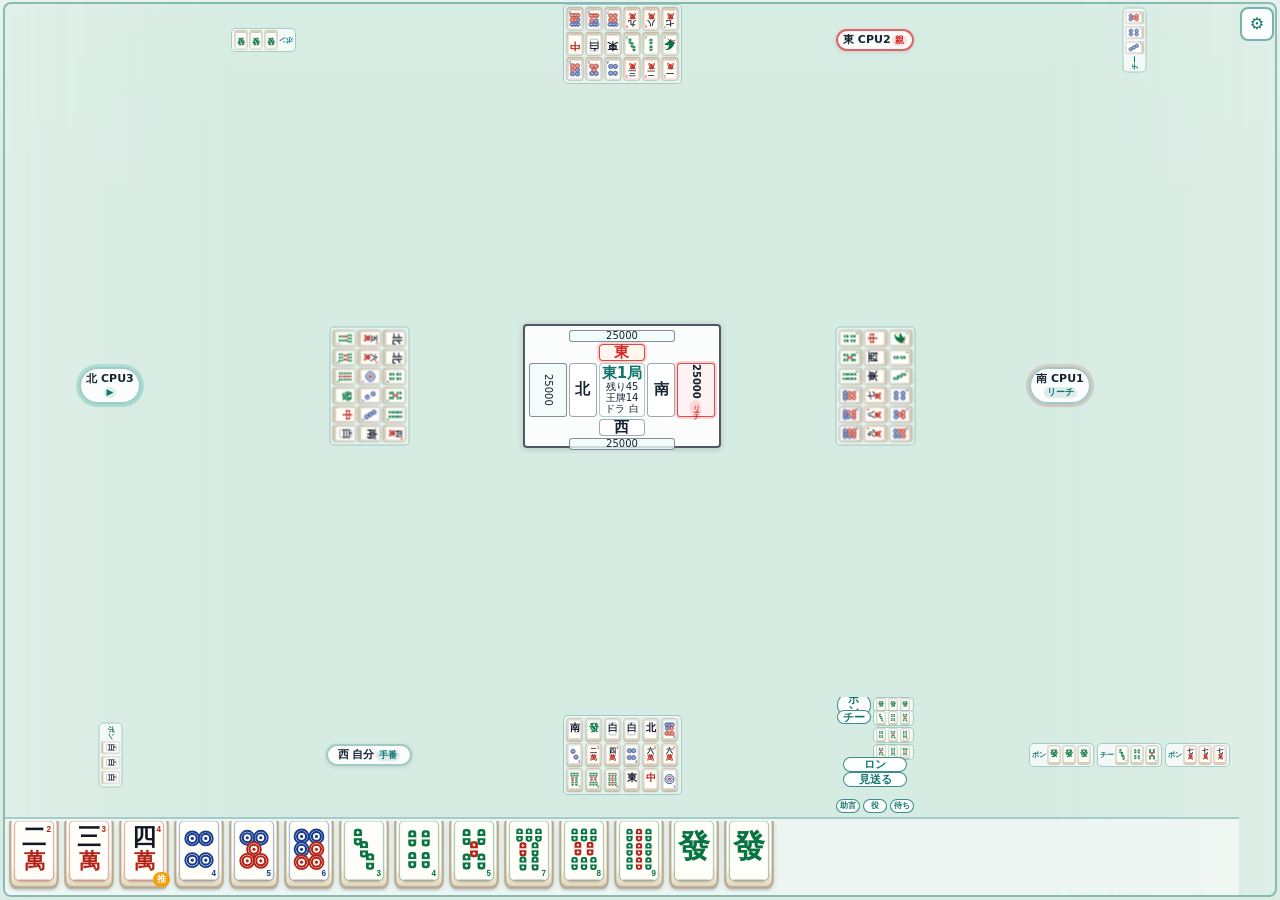
==== dev/exact-table-layout-mock.html @ 0d5636bd "Refine exact table mock center and actions" ====
<!doctype html>
<html lang="ja">
<head>
  <meta charset="UTF-8">
  <meta name="viewport" content="width=device-width, initial-scale=1, viewport-fit=cover">
  <title>Exact Table Layout Mock</title>
  <link rel="stylesheet" href="../styles/exact-table-layout-mock.css">
</head>
<body>
  <main class="exact-mock" aria-label="手描き設計図ベースの静的卓レイアウトモック">
    <section class="table-shell" data-layout-root>
      <div class="mock-meld-zone mock-meld-top" aria-label="CPU2の副露">
        <div class="mock-meld-list mock-rotate-top">
          <div class="mock-meld"><span>ポン</span><img src="../assets/tiles/honor-green.svg" alt="發"><img src="../assets/tiles/honor-green.svg" alt="發"><img src="../assets/tiles/honor-green.svg" alt="發"></div>
        </div>
      </div>

      <div class="mock-river-wrap mock-river-top" aria-label="CPU2の河">
        <div class="mock-river mock-rotate-top" data-river="top">
          <img src="../assets/tiles/man-1.svg" alt="1萬"><img src="../assets/tiles/man-2.svg" alt="2萬"><img src="../assets/tiles/man-3.svg" alt="3萬"><img src="../assets/tiles/pin-4.svg" alt="4筒"><img src="../assets/tiles/pin-5.svg" alt="5筒"><img src="../assets/tiles/pin-6.svg" alt="6筒">
          <img src="../assets/tiles/sou-1.svg" alt="1索"><img src="../assets/tiles/sou-2.svg" alt="2索"><img src="../assets/tiles/sou-3.svg" alt="3索"><img src="../assets/tiles/honor-east.svg" alt="東"><img src="../assets/tiles/honor-white.svg" alt="白"><img src="../assets/tiles/honor-red.svg" alt="中">
          <img src="../assets/tiles/man-7.svg" alt="7萬"><img src="../assets/tiles/man-8.svg" alt="8萬"><img src="../assets/tiles/man-9.svg" alt="9萬"><img src="../assets/tiles/pin-7.svg" alt="7筒"><img src="../assets/tiles/pin-8.svg" alt="8筒"><img src="../assets/tiles/pin-9.svg" alt="9筒">
        </div>
      </div>

      <div class="mock-seat mock-seat-top is-dealer" aria-label="CPU2席">
        <strong>東 CPU2</strong>
        <span>親</span>
      </div>

      <div class="mock-meld-zone mock-meld-right" aria-label="CPU1の副露">
        <div class="mock-meld-list mock-rotate-right">
          <div class="mock-meld"><span>チー</span><img src="../assets/tiles/pin-3.svg" alt="3筒"><img src="../assets/tiles/pin-4.svg" alt="4筒"><img src="../assets/tiles/pin-5.svg" alt="5筒"></div>
        </div>
      </div>

      <button class="mock-gear" type="button" aria-label="設定メニュー">⚙</button>

      <div class="mock-seat mock-seat-left is-turn" aria-label="CPU3席">
        <strong>北 CPU3</strong>
        <span>▶</span>
      </div>

      <div class="mock-river-wrap mock-river-left" aria-label="CPU3の河">
        <div class="mock-river mock-rotate-left" data-river="left">
          <img src="../assets/tiles/honor-north.svg" alt="北"><img src="../assets/tiles/honor-north.svg" alt="北"><img src="../assets/tiles/sou-4.svg" alt="4索"><img src="../assets/tiles/sou-5.svg" alt="5索"><img src="../assets/tiles/sou-6.svg" alt="6索"><img src="../assets/tiles/man-4.svg" alt="4萬">
          <img src="../assets/tiles/man-5.svg" alt="5萬"><img src="../assets/tiles/man-6.svg" alt="6萬"><img src="../assets/tiles/pin-1.svg" alt="1筒"><img src="../assets/tiles/pin-2.svg" alt="2筒"><img src="../assets/tiles/pin-3.svg" alt="3筒"><img src="../assets/tiles/honor-south.svg" alt="南">
          <img src="../assets/tiles/sou-7.svg" alt="7索"><img src="../assets/tiles/sou-8.svg" alt="8索"><img src="../assets/tiles/sou-9.svg" alt="9索"><img src="../assets/tiles/honor-green.svg" alt="發"><img src="../assets/tiles/honor-red.svg" alt="中"><img src="../assets/tiles/honor-white.svg" alt="白">
        </div>
      </div>

      <section class="mock-score-board" aria-label="中央点数板">
        <div class="player-score-display score-top" data-player-id="2" data-seat-position="top" data-current-wind="east">25000</div>
        <div class="player-score-display score-left" data-player-id="3" data-seat-position="left" data-current-wind="north">25000</div>
        <div class="score-core">
          <strong>東1局</strong>
          <span>残り45</span>
          <span>王牌14</span>
          <span>ドラ 白</span>
        </div>
        <div class="player-score-display score-right is-riichi-score" data-player-id="1" data-seat-position="right" data-current-wind="south">
          <strong>25000</strong>
          <span>リーチ</span>
        </div>
        <div class="player-score-display score-bottom" data-player-id="0" data-seat-position="bottom" data-current-wind="west">25000</div>
        <div class="seat-wind-indicator wind-top is-dealer-wind" data-player-id="2" data-seat-position="top" data-current-wind="east" aria-label="CPU2の風 東">東</div>
        <div class="seat-wind-indicator wind-left" data-player-id="3" data-seat-position="left" data-current-wind="north" aria-label="CPU3の風 北">北</div>
        <div class="seat-wind-indicator wind-right" data-player-id="1" data-seat-position="right" data-current-wind="south" aria-label="CPU1の風 南">南</div>
        <div class="seat-wind-indicator wind-bottom" data-player-id="0" data-seat-position="bottom" data-current-wind="west" aria-label="自分の風 西">西</div>
      </section>

      <div class="mock-river-wrap mock-river-right" aria-label="CPU1の河">
        <div class="mock-river mock-rotate-right" data-river="right">
          <img src="../assets/tiles/pin-9.svg" alt="9筒"><img src="../assets/tiles/pin-8.svg" alt="8筒"><img src="../assets/tiles/pin-7.svg" alt="7筒"><img src="../assets/tiles/sou-6.svg" alt="6索"><img src="../assets/tiles/sou-5.svg" alt="5索"><img src="../assets/tiles/sou-4.svg" alt="4索">
          <img src="../assets/tiles/man-9.svg" alt="9萬"><img src="../assets/tiles/man-8.svg" alt="8萬"><img src="../assets/tiles/man-7.svg" alt="7萬"><img src="../assets/tiles/honor-east.svg" alt="東"><img src="../assets/tiles/honor-west.svg" alt="西"><img src="../assets/tiles/honor-red.svg" alt="中">
          <img src="../assets/tiles/pin-6.svg" alt="6筒"><img src="../assets/tiles/pin-5.svg" alt="5筒"><img src="../assets/tiles/pin-4.svg" alt="4筒"><img src="../assets/tiles/sou-3.svg" alt="3索"><img src="../assets/tiles/sou-2.svg" alt="2索"><img src="../assets/tiles/sou-1.svg" alt="1索">
        </div>
      </div>

      <div class="mock-seat mock-seat-right is-riichi" aria-label="CPU1席">
        <strong>南 CPU1</strong>
        <span>リーチ</span>
      </div>

      <div class="mock-meld-zone mock-meld-left" aria-label="CPU3の副露">
        <div class="mock-meld-list mock-rotate-left">
          <div class="mock-meld"><span>ポン</span><img src="../assets/tiles/honor-white.svg" alt="白"><img src="../assets/tiles/honor-white.svg" alt="白"><img src="../assets/tiles/honor-white.svg" alt="白"></div>
        </div>
      </div>

      <div class="mock-seat mock-seat-self" aria-label="自分席">
        <strong>西 自分</strong>
        <span>手番</span>
      </div>

      <div class="mock-river-wrap mock-river-self" aria-label="自分の河">
        <div class="mock-river" data-river="self">
          <img src="../assets/tiles/honor-south.svg" alt="南"><img src="../assets/tiles/honor-green.svg" alt="發"><img src="../assets/tiles/honor-white.svg" alt="白"><img src="../assets/tiles/honor-white.svg" alt="白"><img src="../assets/tiles/honor-north.svg" alt="北"><img src="../assets/tiles/pin-8.svg" alt="8筒">
          <img src="../assets/tiles/pin-2.svg" alt="2筒"><img src="../assets/tiles/man-2.svg" alt="2萬"><img src="../assets/tiles/man-4.svg" alt="4萬"><img src="../assets/tiles/pin-4.svg" alt="4筒"><img src="../assets/tiles/man-6.svg" alt="6萬"><img src="../assets/tiles/man-6.svg" alt="6萬">
          <img src="../assets/tiles/sou-7.svg" alt="7索"><img src="../assets/tiles/sou-8.svg" alt="8索"><img src="../assets/tiles/sou-9.svg" alt="9索"><img src="../assets/tiles/honor-east.svg" alt="東"><img src="../assets/tiles/honor-red.svg" alt="中"><img src="../assets/tiles/pin-1.svg" alt="1筒">
        </div>
      </div>

      <section class="mock-actions" aria-label="操作ボタン">
        <div class="call-action-list">
          <div class="call-action-row pon-row">
            <button class="call-main-button">ポン</button>
            <button class="call-tile-button" aria-label="發をポン"><img src="../assets/tiles/honor-green.svg" alt="發"><img src="../assets/tiles/honor-green.svg" alt="發"><img src="../assets/tiles/honor-green.svg" alt="發"></button>
          </div>
          <div class="call-action-row chi-row">
            <span class="call-main-label">チー</span>
            <div class="chi-option-list">
              <button class="call-tile-button" aria-label="3索4索5索でチー"><img src="../assets/tiles/sou-3.svg" alt="3索"><img src="../assets/tiles/sou-4.svg" alt="4索"><img src="../assets/tiles/sou-5.svg" alt="5索"></button>
              <button class="call-tile-button" aria-label="4索5索6索でチー"><img src="../assets/tiles/sou-4.svg" alt="4索"><img src="../assets/tiles/sou-5.svg" alt="5索"><img src="../assets/tiles/sou-6.svg" alt="6索"></button>
              <button class="call-tile-button" aria-label="5索6索7索でチー"><img src="../assets/tiles/sou-5.svg" alt="5索"><img src="../assets/tiles/sou-6.svg" alt="6索"><img src="../assets/tiles/sou-7.svg" alt="7索"></button>
            </div>
          </div>
          <button class="response-button ron-row">ロン</button>
          <button class="response-button skip-row">見送る</button>
        </div>
        <div class="support-buttons">
          <button>助言</button>
          <button>役</button>
          <button>待ち</button>
        </div>
        <p>役なし</p>
      </section>

      <div class="mock-meld-zone mock-meld-self" aria-label="自分の副露">
        <div class="mock-meld-list">
          <div class="mock-meld"><span>ポン</span><img src="../assets/tiles/honor-green.svg" alt="發"><img src="../assets/tiles/honor-green.svg" alt="發"><img src="../assets/tiles/honor-green.svg" alt="發"></div>
          <div class="mock-meld"><span>チー</span><img src="../assets/tiles/sou-3.svg" alt="3索"><img src="../assets/tiles/sou-4.svg" alt="4索"><img src="../assets/tiles/sou-5.svg" alt="5索"></div>
          <div class="mock-meld"><span>ポン</span><img src="../assets/tiles/man-7.svg" alt="7萬"><img src="../assets/tiles/man-7.svg" alt="7萬"><img src="../assets/tiles/man-7.svg" alt="7萬"></div>
        </div>
      </div>

      <section class="mock-hand-area" aria-label="自分の手牌">
        <div class="mock-hand-scroll">
          <button class="mock-hand-tile"><img src="../assets/tiles/man-2.svg" alt="2萬"></button>
          <button class="mock-hand-tile"><img src="../assets/tiles/man-3.svg" alt="3萬"></button>
          <button class="mock-hand-tile is-advice"><img src="../assets/tiles/man-4.svg" alt="4萬"><span>推</span></button>
          <button class="mock-hand-tile"><img src="../assets/tiles/pin-4.svg" alt="4筒"></button>
          <button class="mock-hand-tile"><img src="../assets/tiles/pin-5.svg" alt="5筒"></button>
          <button class="mock-hand-tile"><img src="../assets/tiles/pin-6.svg" alt="6筒"></button>
          <button class="mock-hand-tile"><img src="../assets/tiles/sou-3.svg" alt="3索"></button>
          <button class="mock-hand-tile"><img src="../assets/tiles/sou-4.svg" alt="4索"></button>
          <button class="mock-hand-tile"><img src="../assets/tiles/sou-5.svg" alt="5索"></button>
          <button class="mock-hand-tile"><img src="../assets/tiles/sou-7.svg" alt="7索"></button>
          <button class="mock-hand-tile"><img src="../assets/tiles/sou-8.svg" alt="8索"></button>
          <button class="mock-hand-tile"><img src="../assets/tiles/sou-9.svg" alt="9索"></button>
          <button class="mock-hand-tile"><img src="../assets/tiles/honor-green.svg" alt="發"></button>
          <button class="mock-hand-tile"><img src="../assets/tiles/honor-green.svg" alt="發"></button>
        </div>
      </section>
    </section>
  </main>
</body>
</html>
---- styles/exact-table-layout-mock.css ----
:root {
  color-scheme: light;
  --felt: #dcebe4;
  --felt-line: rgba(20, 119, 105, 0.32);
  --panel: rgba(255, 255, 255, 0.82);
  --ink: #172332;
  --teal: #0f766e;
  --red: #dc2626;
  --river-w: clamp(15px, 2.05vw, 18px);
  --river-h: clamp(20px, 5.6dvh, 24px);
  --hand-w: clamp(49px, 6.35vw, 54px);
  --hand-h: clamp(68px, 20.8dvh, 80px);
  --gap: 2px;
}

* {
  box-sizing: border-box;
}

html,
body {
  width: 100dvw;
  max-width: 100dvw;
  height: 100dvh;
  max-height: 100dvh;
  margin: 0;
  overflow: hidden;
  background: #e9f1ee;
  color: var(--ink);
  font-family: system-ui, -apple-system, BlinkMacSystemFont, "Segoe UI", sans-serif;
}

button {
  font: inherit;
}

.exact-mock {
  width: 100dvw;
  max-width: 100dvw;
  height: 100dvh;
  max-height: 100dvh;
  overflow: hidden;
  padding: max(2px, env(safe-area-inset-top)) max(3px, env(safe-area-inset-right)) max(3px, env(safe-area-inset-bottom)) max(3px, env(safe-area-inset-left));
  background:
    linear-gradient(180deg, rgba(255, 255, 255, 0.34), transparent 22%),
    var(--felt);
}

.table-shell {
  width: 100%;
  max-width: 100%;
  height: 100%;
  min-width: 0;
  min-height: 0;
  display: grid;
  grid-template-columns:
    clamp(170px, 23vw, 210px)
    minmax(0, 1fr)
    clamp(174px, 24vw, 198px)
    minmax(0, 1fr)
    clamp(170px, 23vw, 210px)
    clamp(28px, 4.1vw, 34px);
  grid-template-rows:
    clamp(60px, 18.5dvh, 72px)
    minmax(104px, 1fr)
    clamp(108px, 31dvh, 120px)
    clamp(58px, 18dvh, 78px);
  grid-template-areas:
    "top-meld top-meld top-river top-seat right-meld gear"
    "left-seat left-river score right-river right-seat gear"
    "left-meld self-seat self-river actions self-meld gear"
    "hand hand hand hand hand gear";
  gap: var(--gap);
  border: 2px solid rgba(15, 118, 110, 0.42);
  border-radius: 8px;
  background:
    linear-gradient(90deg, rgba(255, 255, 255, 0.2), transparent 18%, transparent 82%, rgba(255, 255, 255, 0.18)),
    rgba(213, 235, 226, 0.88);
  overflow: hidden;
}

.mock-gear {
  grid-area: gear;
  align-self: start;
  justify-self: end;
  width: clamp(26px, 3.8vw, 34px);
  height: clamp(26px, 3.8vw, 34px);
  margin: 3px 1px 0 0;
  border: 2px solid rgba(15, 118, 110, 0.56);
  border-radius: 8px;
  background: rgba(255, 255, 255, 0.9);
  color: var(--teal);
  line-height: 1;
}

.mock-seat {
  display: inline-flex;
  align-items: center;
  justify-content: center;
  gap: 2px;
  min-width: 0;
  align-self: center;
  justify-self: center;
  border: 2px solid rgba(15, 118, 110, 0.38);
  border-radius: 999px;
  background: rgba(255, 255, 255, 0.88);
  box-shadow: 0 1px 4px rgba(15, 23, 42, 0.12);
  white-space: nowrap;
}

.mock-seat strong,
.mock-seat span {
  display: block;
  overflow: hidden;
  text-overflow: clip;
}

.mock-seat strong {
  font-size: clamp(8px, 1.25vw, 11px);
  line-height: 1.1;
}

.mock-seat span {
  border-radius: 999px;
  background: rgba(15, 118, 110, 0.12);
  color: var(--teal);
  padding: 1px 3px;
  font-size: clamp(7px, 1vw, 9px);
  font-weight: 800;
  line-height: 1;
}

.mock-seat-top {
  grid-area: top-seat;
  width: min(100%, 78px);
  max-height: 10dvh;
  padding: 3px 5px;
}

.mock-seat-right,
.mock-seat-left {
  width: min(100%, 8dvw, 62px);
  min-height: 34px;
  max-width: 8dvw;
  padding: 4px 3px;
  flex-direction: column;
}

.mock-seat-right {
  grid-area: right-seat;
  justify-self: start;
}

.mock-seat-left {
  grid-area: left-seat;
}

.mock-seat-self {
  grid-area: self-seat;
  width: min(100%, 86px);
  max-height: 12dvh;
  padding: 3px 5px;
}

.is-dealer {
  border-color: rgba(220, 38, 38, 0.72);
}

.is-dealer span {
  background: rgba(220, 38, 38, 0.12);
  color: var(--red);
}

.is-riichi {
  box-shadow: 0 0 0 3px rgba(220, 38, 38, 0.14), 0 1px 4px rgba(15, 23, 42, 0.12);
}

.is-turn {
  box-shadow: 0 0 0 3px rgba(20, 184, 166, 0.22), 0 1px 4px rgba(15, 23, 42, 0.12);
}

.mock-river-wrap {
  min-width: 0;
  min-height: 0;
  display: grid;
  place-items: center;
  overflow: visible;
}

.mock-river-top {
  grid-area: top-river;
}

.mock-river-left {
  grid-area: left-river;
}

.mock-river-right {
  grid-area: right-river;
}

.mock-river-self {
  grid-area: self-river;
}

.mock-river {
  display: grid;
  grid-template-columns: repeat(6, var(--river-w));
  grid-auto-rows: var(--river-h);
  gap: 1px;
  width: max-content;
  height: max-content;
  padding: 2px;
  border: 1px solid var(--felt-line);
  border-radius: 5px;
  background: rgba(255, 255, 255, 0.34);
  box-shadow: inset 0 0 0 1px rgba(255, 255, 255, 0.32);
  transform-origin: center center;
}

.mock-river img {
  width: var(--river-w);
  height: var(--river-h);
  object-fit: contain;
  display: block;
  filter: drop-shadow(0 1px 1px rgba(15, 23, 42, 0.12));
}

.mock-rotate-right {
  transform: rotate(-90deg);
}

.mock-rotate-top {
  transform: rotate(180deg);
}

.mock-rotate-left {
  transform: rotate(90deg);
}

.mock-score-board {
  grid-area: score;
  align-self: center;
  justify-self: center;
  width: min(100%, clamp(174px, 23.5vw, 198px));
  height: min(100%, clamp(100px, 31dvh, 124px));
  display: grid;
  grid-template-columns: 0.86fr 0.62fr 1.05fr 0.62fr 0.86fr;
  grid-template-rows: 0.58fr 0.52fr 1.18fr 0.52fr 0.58fr;
  grid-template-areas:
    ". score-top score-top score-top ."
    ". . wind-top . ."
    "score-left wind-left core wind-right score-right"
    ". . wind-bottom . ."
    ". score-bottom score-bottom score-bottom .";
  gap: 2px;
  padding: 4px;
  border: 2px solid rgba(15, 23, 42, 0.72);
  border-radius: 4px;
  background: rgba(255, 255, 255, 0.9);
  box-shadow: 0 1px 6px rgba(15, 23, 42, 0.18);
}

.player-score-display {
  min-width: 0;
  display: flex;
  align-items: center;
  justify-content: center;
  gap: 2px;
  border: 1px solid rgba(15, 23, 42, 0.48);
  border-radius: 3px;
  background: rgba(240, 253, 250, 0.78);
  font-size: clamp(8px, 1.25vw, 10px);
  line-height: 1;
  white-space: nowrap;
}

.player-score-display strong {
  font-size: clamp(8px, 1.25vw, 10px);
  line-height: 1;
}

.score-top { grid-area: score-top; }
.score-left { grid-area: score-left; writing-mode: vertical-rl; }
.score-right { grid-area: score-right; writing-mode: vertical-rl; }
.score-bottom { grid-area: score-bottom; }

.player-score-display span {
  border-radius: 999px;
  background: rgba(220, 38, 38, 0.12);
  color: var(--red);
  padding: 0 2px;
  font-size: 7px;
  font-weight: 900;
  line-height: 1;
}

.is-riichi-score {
  border-color: rgba(220, 38, 38, 0.82);
  background: rgba(255, 241, 242, 0.92);
  box-shadow: 0 0 0 2px rgba(220, 38, 38, 0.18);
}

.seat-wind-indicator {
  min-width: 0;
  display: grid;
  place-items: center;
  border: 1px solid rgba(15, 23, 42, 0.38);
  border-radius: 4px;
  background: #ffffff;
  color: #172332;
  font-size: clamp(12px, 1.8vw, 15px);
  font-weight: 900;
  line-height: 1;
}

.wind-top { grid-area: wind-top; }
.wind-left { grid-area: wind-left; }
.wind-right { grid-area: wind-right; }
.wind-bottom { grid-area: wind-bottom; }

.is-dealer-wind {
  border-color: rgba(220, 38, 38, 0.86);
  background: rgba(255, 247, 237, 0.96);
  color: var(--red);
  box-shadow: 0 0 0 2px rgba(220, 38, 38, 0.18);
}

.score-core {
  grid-area: core;
  min-width: 0;
  display: grid;
  place-items: center;
  align-content: center;
  gap: 1px;
  border: 1px solid rgba(15, 118, 110, 0.36);
  border-radius: 4px;
  background: #ffffff;
  font-size: clamp(8px, 1.25vw, 10px);
  line-height: 1.02;
  text-align: center;
}

.score-core strong {
  color: var(--teal);
  font-size: clamp(12px, 1.8vw, 15px);
  line-height: 1;
}

.mock-meld-zone {
  min-width: 0;
  min-height: 0;
  display: grid;
  align-items: center;
  overflow: hidden;
}

.mock-meld-top {
  grid-area: top-meld;
  justify-items: center;
}

.mock-meld-right {
  grid-area: right-meld;
  justify-items: center;
}

.mock-meld-left {
  grid-area: left-meld;
  justify-items: center;
}

.mock-meld-self {
  grid-area: self-meld;
  align-self: center;
  justify-self: stretch;
}

.mock-meld-list {
  display: flex;
  align-items: center;
  gap: 3px;
  width: max-content;
  max-width: 100%;
  transform-origin: center center;
}

.mock-meld-self .mock-meld-list {
  width: 100%;
  overflow-x: auto;
  overflow-y: hidden;
  scrollbar-width: none;
}

.mock-meld {
  display: inline-flex;
  align-items: center;
  gap: 1px;
  padding: 1px 2px;
  border: 1px solid rgba(15, 118, 110, 0.34);
  border-radius: 5px;
  background: rgba(255, 255, 255, 0.68);
  white-space: nowrap;
}

.mock-meld span {
  color: var(--teal);
  font-size: 7px;
  font-weight: 800;
  line-height: 1;
}

.mock-meld img {
  width: clamp(12px, 1.55vw, 14px);
  height: clamp(17px, 4.2dvh, 20px);
  object-fit: contain;
}

.mock-actions {
  grid-area: actions;
  min-width: 0;
  min-height: 0;
  align-self: stretch;
  justify-self: stretch;
  display: grid;
  grid-template-rows: 1fr auto;
  align-content: center;
  gap: 2px;
  padding: 2px;
  overflow: hidden;
}

.call-action-list,
.support-buttons {
  display: flex;
  align-items: center;
  justify-content: center;
  gap: 3px;
  min-width: 0;
}

.call-action-list {
  align-self: stretch;
  min-height: 0;
  display: grid;
  grid-template-rows: 16px 42px 14px 14px;
  gap: 1px;
  overflow: hidden;
}

.call-action-row {
  min-width: 0;
  display: grid;
  grid-template-columns: 34px minmax(0, 1fr);
  align-items: center;
  gap: 2px;
}

.call-main-button,
.call-main-label,
.response-button {
  min-width: 0;
  min-height: 14px;
  display: inline-grid;
  place-items: center;
  border: 1px solid rgba(15, 118, 110, 0.82);
  border-radius: 999px;
  background: rgba(255, 255, 255, 0.94);
  color: var(--teal);
  font-size: clamp(9px, 1.3vw, 11px);
  font-weight: 900;
  line-height: 1;
}

.call-main-label {
  align-self: start;
  padding-top: 1px;
}

.chi-option-list {
  min-width: 0;
  display: grid;
  gap: 1px;
  overflow: hidden;
}

.call-tile-button {
  min-width: 0;
  min-height: 12px;
  display: inline-flex;
  align-items: center;
  justify-content: center;
  gap: 1px;
  padding: 0 2px;
  border: 1px solid rgba(15, 118, 110, 0.36);
  border-radius: 5px;
  background: rgba(255, 255, 255, 0.72);
}

.call-tile-button img {
  width: clamp(9px, 1.25vw, 11px);
  height: clamp(11px, 3.1dvh, 14px);
  object-fit: contain;
}

.response-button {
  width: min(100%, 64px);
  justify-self: center;
}

.support-buttons {
  flex-wrap: nowrap;
}

.support-buttons button {
  min-width: 24px;
  min-height: 14px;
  border: 1px solid rgba(15, 118, 110, 0.82);
  border-radius: 999px;
  background: rgba(255, 255, 255, 0.92);
  color: var(--teal);
  border-width: 1px;
  font-size: 8px;
  font-weight: 800;
  line-height: 1;
  padding: 0 2px;
}

.mock-actions p {
  display: none;
}

.mock-hand-area {
  grid-area: hand;
  align-self: stretch;
  justify-self: stretch;
  min-width: 0;
  min-height: 0;
  padding: 2px 2px max(3px, env(safe-area-inset-bottom));
  overflow: hidden;
  border-top: 2px solid rgba(15, 118, 110, 0.32);
  background: rgba(255, 255, 255, 0.54);
}

.mock-hand-scroll {
  width: 100%;
  height: 100%;
  min-width: 0;
  display: flex;
  align-items: end;
  gap: 1px;
  overflow-x: auto;
  overflow-y: hidden;
  scrollbar-width: thin;
  scroll-padding-inline: 0;
}

.mock-hand-tile {
  position: relative;
  flex: 0 0 var(--hand-w);
  width: var(--hand-w);
  height: var(--hand-h);
  min-width: var(--hand-w);
  min-height: 0;
  padding: 0;
  border: 0;
  border-radius: 7px;
  background: transparent;
}

.mock-hand-tile img {
  display: block;
  width: 100%;
  height: 100%;
  object-fit: contain;
  filter: drop-shadow(0 2px 2px rgba(15, 23, 42, 0.16));
}

.mock-hand-tile span {
  position: absolute;
  right: 1px;
  bottom: 5px;
  width: 17px;
  height: 15px;
  display: grid;
  place-items: center;
  border-radius: 999px;
  background: #f59e0b;
  color: #ffffff;
  font-size: 9px;
  font-weight: 900;
  line-height: 1;
  white-space: nowrap;
}

@media (max-height: 370px) and (orientation: landscape) {
  :root {
    --hand-w: clamp(43px, 5.95vw, 48px);
    --hand-h: clamp(56px, 17.8dvh, 66px);
  }

  .mock-meld span,
  .support-buttons button {
    font-size: 8px;
  }
}
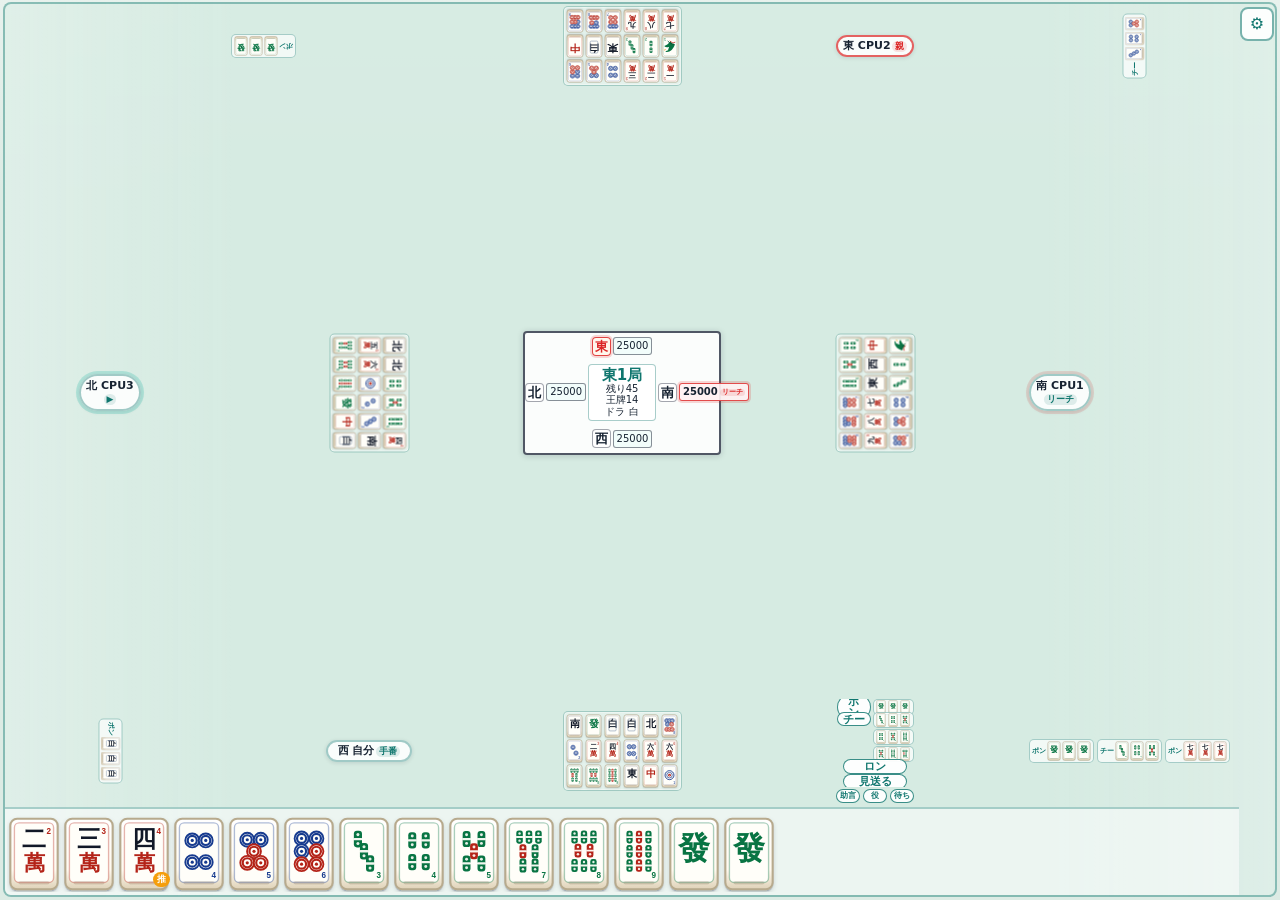
==== commit fc11fd38: "Refine exact table mock hand and score board" ====
--- a/dev/exact-table-layout-mock.html
+++ b/dev/exact-table-layout-mock.html
@@ -50,23 +50,31 @@
       </div>
 
       <section class="mock-score-board" aria-label="中央点数板">
-        <div class="player-score-display score-top" data-player-id="2" data-seat-position="top" data-current-wind="east">25000</div>
-        <div class="player-score-display score-left" data-player-id="3" data-seat-position="left" data-current-wind="north">25000</div>
+        <div class="score-pair score-top-pair" data-seat-position="top">
+          <div class="seat-wind-indicator wind-indicator is-dealer-wind" data-player-id="2" data-seat-position="top" data-current-wind="east" aria-label="CPU2の風 東">東</div>
+          <div class="player-score-display score-value" data-player-id="2" data-seat-position="top" data-current-wind="east">25000</div>
+        </div>
+        <div class="score-pair score-left-pair" data-seat-position="left">
+          <div class="seat-wind-indicator wind-indicator" data-player-id="3" data-seat-position="left" data-current-wind="north" aria-label="CPU3の風 北">北</div>
+          <div class="player-score-display score-value" data-player-id="3" data-seat-position="left" data-current-wind="north">25000</div>
+        </div>
         <div class="score-core">
           <strong>東1局</strong>
           <span>残り45</span>
           <span>王牌14</span>
           <span>ドラ 白</span>
         </div>
-        <div class="player-score-display score-right is-riichi-score" data-player-id="1" data-seat-position="right" data-current-wind="south">
-          <strong>25000</strong>
-          <span>リーチ</span>
+        <div class="score-pair score-right-pair" data-seat-position="right">
+          <div class="seat-wind-indicator wind-indicator" data-player-id="1" data-seat-position="right" data-current-wind="south" aria-label="CPU1の風 南">南</div>
+          <div class="player-score-display score-value is-riichi-score" data-player-id="1" data-seat-position="right" data-current-wind="south">
+            <strong>25000</strong>
+            <span>リーチ</span>
+          </div>
         </div>
-        <div class="player-score-display score-bottom" data-player-id="0" data-seat-position="bottom" data-current-wind="west">25000</div>
-        <div class="seat-wind-indicator wind-top is-dealer-wind" data-player-id="2" data-seat-position="top" data-current-wind="east" aria-label="CPU2の風 東">東</div>
-        <div class="seat-wind-indicator wind-left" data-player-id="3" data-seat-position="left" data-current-wind="north" aria-label="CPU3の風 北">北</div>
-        <div class="seat-wind-indicator wind-right" data-player-id="1" data-seat-position="right" data-current-wind="south" aria-label="CPU1の風 南">南</div>
-        <div class="seat-wind-indicator wind-bottom" data-player-id="0" data-seat-position="bottom" data-current-wind="west" aria-label="自分の風 西">西</div>
+        <div class="score-pair score-bottom-pair" data-seat-position="bottom">
+          <div class="seat-wind-indicator wind-indicator" data-player-id="0" data-seat-position="bottom" data-current-wind="west" aria-label="自分の風 西">西</div>
+          <div class="player-score-display score-value" data-player-id="0" data-seat-position="bottom" data-current-wind="west">25000</div>
+        </div>
       </section>
 
       <div class="mock-river-wrap mock-river-right" aria-label="CPU1の河">
--- a/styles/exact-table-layout-mock.css
+++ b/styles/exact-table-layout-mock.css
@@ -9,7 +9,7 @@
   --river-w: clamp(15px, 2.05vw, 18px);
   --river-h: clamp(20px, 5.6dvh, 24px);
   --hand-w: clamp(49px, 6.35vw, 54px);
-  --hand-h: clamp(68px, 20.8dvh, 80px);
+  --hand-h: clamp(66px, 19.6dvh, 76px);
   --gap: 2px;
 }
 
@@ -61,10 +61,10 @@
     clamp(170px, 23vw, 210px)
     clamp(28px, 4.1vw, 34px);
   grid-template-rows:
-    clamp(60px, 18.5dvh, 72px)
-    minmax(104px, 1fr)
-    clamp(108px, 31dvh, 120px)
-    clamp(58px, 18dvh, 78px);
+    clamp(76px, 20dvh, 84px)
+    minmax(86px, 1fr)
+    clamp(92px, 27dvh, 108px)
+    clamp(76px, 22dvh, 88px);
   grid-template-areas:
     "top-meld top-meld top-river top-seat right-meld gear"
     "left-seat left-river score right-river right-seat gear"
@@ -245,14 +245,12 @@
   width: min(100%, clamp(174px, 23.5vw, 198px));
   height: min(100%, clamp(100px, 31dvh, 124px));
   display: grid;
-  grid-template-columns: 0.86fr 0.62fr 1.05fr 0.62fr 0.86fr;
-  grid-template-rows: 0.58fr 0.52fr 1.18fr 0.52fr 0.58fr;
+  grid-template-columns: minmax(54px, 0.88fr) minmax(68px, 1fr) minmax(54px, 0.88fr);
+  grid-template-rows: minmax(21px, 0.44fr) minmax(48px, 1fr) minmax(21px, 0.44fr);
   grid-template-areas:
-    ". score-top score-top score-top ."
-    ". . wind-top . ."
-    "score-left wind-left core wind-right score-right"
-    ". . wind-bottom . ."
-    ". score-bottom score-bottom score-bottom .";
+    ". top-pair ."
+    "left-pair core right-pair"
+    ". bottom-pair .";
   gap: 2px;
   padding: 4px;
   border: 2px solid rgba(15, 23, 42, 0.72);
@@ -261,6 +259,19 @@
   box-shadow: 0 1px 6px rgba(15, 23, 42, 0.18);
 }
 
+.score-pair {
+  min-width: 0;
+  display: inline-flex;
+  align-items: center;
+  justify-content: center;
+  gap: 2px;
+}
+
+.score-top-pair { grid-area: top-pair; align-self: start; }
+.score-left-pair { grid-area: left-pair; justify-self: end; }
+.score-right-pair { grid-area: right-pair; justify-self: start; }
+.score-bottom-pair { grid-area: bottom-pair; align-self: end; }
+
 .player-score-display {
   min-width: 0;
   display: flex;
@@ -270,20 +281,17 @@
   border: 1px solid rgba(15, 23, 42, 0.48);
   border-radius: 3px;
   background: rgba(240, 253, 250, 0.78);
-  font-size: clamp(8px, 1.25vw, 10px);
+  min-height: 18px;
+  padding: 0 3px;
+  font-size: clamp(8px, 1.18vw, 10px);
   line-height: 1;
   white-space: nowrap;
 }
 
 .player-score-display strong {
-  font-size: clamp(8px, 1.25vw, 10px);
-  line-height: 1;
-}
-
-.score-top { grid-area: score-top; }
-.score-left { grid-area: score-left; writing-mode: vertical-rl; }
-.score-right { grid-area: score-right; writing-mode: vertical-rl; }
-.score-bottom { grid-area: score-bottom; }
+  font-size: clamp(8px, 1.18vw, 10px);
+  line-height: 1;
+}
 
 .player-score-display span {
   border-radius: 999px;
@@ -302,22 +310,19 @@
 }
 
 .seat-wind-indicator {
-  min-width: 0;
+  width: 19px;
+  min-width: 19px;
+  height: 19px;
   display: grid;
   place-items: center;
   border: 1px solid rgba(15, 23, 42, 0.38);
   border-radius: 4px;
   background: #ffffff;
   color: #172332;
-  font-size: clamp(12px, 1.8vw, 15px);
+  font-size: clamp(11px, 1.5vw, 13px);
   font-weight: 900;
   line-height: 1;
 }
-
-.wind-top { grid-area: wind-top; }
-.wind-left { grid-area: wind-left; }
-.wind-right { grid-area: wind-right; }
-.wind-bottom { grid-area: wind-bottom; }
 
 .is-dealer-wind {
   border-color: rgba(220, 38, 38, 0.86);
@@ -594,13 +599,13 @@
 }
 
 @media (max-height: 370px) and (orientation: landscape) {
-  :root {
-    --hand-w: clamp(43px, 5.95vw, 48px);
-    --hand-h: clamp(56px, 17.8dvh, 66px);
-  }
-
   .mock-meld span,
   .support-buttons button {
     font-size: 8px;
   }
-}
+
+  :root {
+    --hand-w: clamp(43px, 5.95vw, 48px);
+    --hand-h: clamp(62px, 18.5dvh, 68px);
+  }
+}
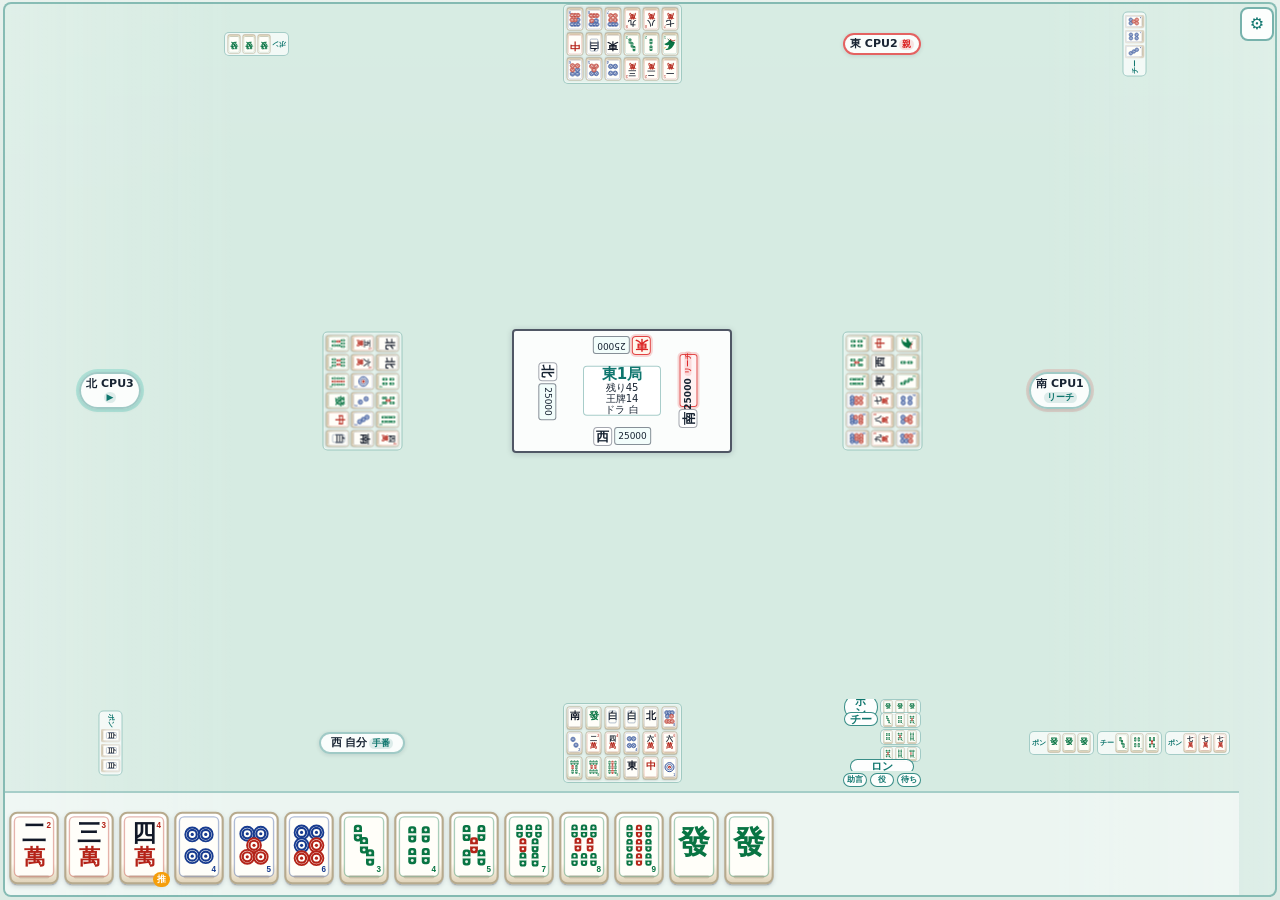
==== commit 921ad0cb: "Keep exact mock score units inside board" ====
--- a/dev/exact-table-layout-mock.html
+++ b/dev/exact-table-layout-mock.html
@@ -50,11 +50,11 @@
       </div>
 
       <section class="mock-score-board" aria-label="中央点数板">
-        <div class="score-pair score-top-pair" data-seat-position="top">
+        <div class="score-unit score-unit-top" data-seat-position="top">
           <div class="seat-wind-indicator wind-indicator is-dealer-wind" data-player-id="2" data-seat-position="top" data-current-wind="east" aria-label="CPU2の風 東">東</div>
           <div class="player-score-display score-value" data-player-id="2" data-seat-position="top" data-current-wind="east">25000</div>
         </div>
-        <div class="score-pair score-left-pair" data-seat-position="left">
+        <div class="score-unit score-unit-left" data-seat-position="left">
           <div class="seat-wind-indicator wind-indicator" data-player-id="3" data-seat-position="left" data-current-wind="north" aria-label="CPU3の風 北">北</div>
           <div class="player-score-display score-value" data-player-id="3" data-seat-position="left" data-current-wind="north">25000</div>
         </div>
@@ -64,14 +64,14 @@
           <span>王牌14</span>
           <span>ドラ 白</span>
         </div>
-        <div class="score-pair score-right-pair" data-seat-position="right">
+        <div class="score-unit score-unit-right" data-seat-position="right">
           <div class="seat-wind-indicator wind-indicator" data-player-id="1" data-seat-position="right" data-current-wind="south" aria-label="CPU1の風 南">南</div>
           <div class="player-score-display score-value is-riichi-score" data-player-id="1" data-seat-position="right" data-current-wind="south">
             <strong>25000</strong>
             <span>リーチ</span>
           </div>
         </div>
-        <div class="score-pair score-bottom-pair" data-seat-position="bottom">
+        <div class="score-unit score-unit-bottom" data-seat-position="bottom">
           <div class="seat-wind-indicator wind-indicator" data-player-id="0" data-seat-position="bottom" data-current-wind="west" aria-label="自分の風 西">西</div>
           <div class="player-score-display score-value" data-player-id="0" data-seat-position="bottom" data-current-wind="west">25000</div>
         </div>
--- a/styles/exact-table-layout-mock.css
+++ b/styles/exact-table-layout-mock.css
@@ -9,7 +9,7 @@
   --river-w: clamp(15px, 2.05vw, 18px);
   --river-h: clamp(20px, 5.6dvh, 24px);
   --hand-w: clamp(49px, 6.35vw, 54px);
-  --hand-h: clamp(66px, 19.6dvh, 76px);
+  --hand-h: clamp(78px, 21.6dvh, 88px);
   --gap: 2px;
 }
 
@@ -56,15 +56,15 @@
   grid-template-columns:
     clamp(170px, 23vw, 210px)
     minmax(0, 1fr)
-    clamp(174px, 24vw, 198px)
+    clamp(202px, 25vw, 226px)
     minmax(0, 1fr)
     clamp(170px, 23vw, 210px)
     clamp(28px, 4.1vw, 34px);
   grid-template-rows:
-    clamp(76px, 20dvh, 84px)
-    minmax(86px, 1fr)
-    clamp(92px, 27dvh, 108px)
-    clamp(76px, 22dvh, 88px);
+    clamp(70px, 18.5dvh, 80px)
+    minmax(82px, 1fr)
+    clamp(74px, 22dvh, 92px)
+    clamp(92px, 26dvh, 104px);
   grid-template-areas:
     "top-meld top-meld top-river top-seat right-meld gear"
     "left-seat left-river score right-river right-seat gear"
@@ -242,35 +242,53 @@
   grid-area: score;
   align-self: center;
   justify-self: center;
-  width: min(100%, clamp(174px, 23.5vw, 198px));
+  position: relative;
+  width: min(100%, clamp(198px, 24.4vw, 220px));
   height: min(100%, clamp(100px, 31dvh, 124px));
-  display: grid;
-  grid-template-columns: minmax(54px, 0.88fr) minmax(68px, 1fr) minmax(54px, 0.88fr);
-  grid-template-rows: minmax(21px, 0.44fr) minmax(48px, 1fr) minmax(21px, 0.44fr);
-  grid-template-areas:
-    ". top-pair ."
-    "left-pair core right-pair"
-    ". bottom-pair .";
-  gap: 2px;
-  padding: 4px;
+  display: block;
+  padding: 3px;
   border: 2px solid rgba(15, 23, 42, 0.72);
   border-radius: 4px;
   background: rgba(255, 255, 255, 0.9);
   box-shadow: 0 1px 6px rgba(15, 23, 42, 0.18);
-}
-
-.score-pair {
-  min-width: 0;
+  overflow: hidden;
+}
+
+.score-unit {
+  position: absolute;
+  z-index: 2;
   display: inline-flex;
   align-items: center;
   justify-content: center;
   gap: 2px;
-}
-
-.score-top-pair { grid-area: top-pair; align-self: start; }
-.score-left-pair { grid-area: left-pair; justify-self: end; }
-.score-right-pair { grid-area: right-pair; justify-self: start; }
-.score-bottom-pair { grid-area: bottom-pair; align-self: end; }
+  width: max-content;
+  max-width: 74px;
+  transform-origin: center center;
+}
+
+.score-unit-top {
+  top: 5px;
+  left: 50%;
+  transform: translateX(-50%) rotate(180deg);
+}
+
+.score-unit-left {
+  top: 50%;
+  left: 5px;
+  transform: translateY(-50%) rotate(90deg);
+}
+
+.score-unit-right {
+  top: 50%;
+  right: 5px;
+  transform: translateY(-50%) rotate(-90deg);
+}
+
+.score-unit-bottom {
+  left: 50%;
+  bottom: 5px;
+  transform: translateX(-50%) rotate(0deg);
+}
 
 .player-score-display {
   min-width: 0;
@@ -283,13 +301,14 @@
   background: rgba(240, 253, 250, 0.78);
   min-height: 18px;
   padding: 0 3px;
-  font-size: clamp(8px, 1.18vw, 10px);
+  font-size: clamp(8px, 1.05vw, 9px);
   line-height: 1;
   white-space: nowrap;
+  overflow: visible;
 }
 
 .player-score-display strong {
-  font-size: clamp(8px, 1.18vw, 10px);
+  font-size: clamp(8px, 1.05vw, 9px);
   line-height: 1;
 }
 
@@ -322,6 +341,7 @@
   font-size: clamp(11px, 1.5vw, 13px);
   font-weight: 900;
   line-height: 1;
+  transform-origin: center center;
 }
 
 .is-dealer-wind {
@@ -332,7 +352,12 @@
 }
 
 .score-core {
-  grid-area: core;
+  position: absolute;
+  z-index: 1;
+  top: 50%;
+  left: 50%;
+  width: min(78px, calc(100% - 82px));
+  transform: translate(-50%, -50%);
   min-width: 0;
   display: grid;
   place-items: center;
@@ -606,6 +631,6 @@
 
   :root {
     --hand-w: clamp(43px, 5.95vw, 48px);
-    --hand-h: clamp(62px, 18.5dvh, 68px);
+    --hand-h: clamp(72px, 20dvh, 78px);
   }
 }
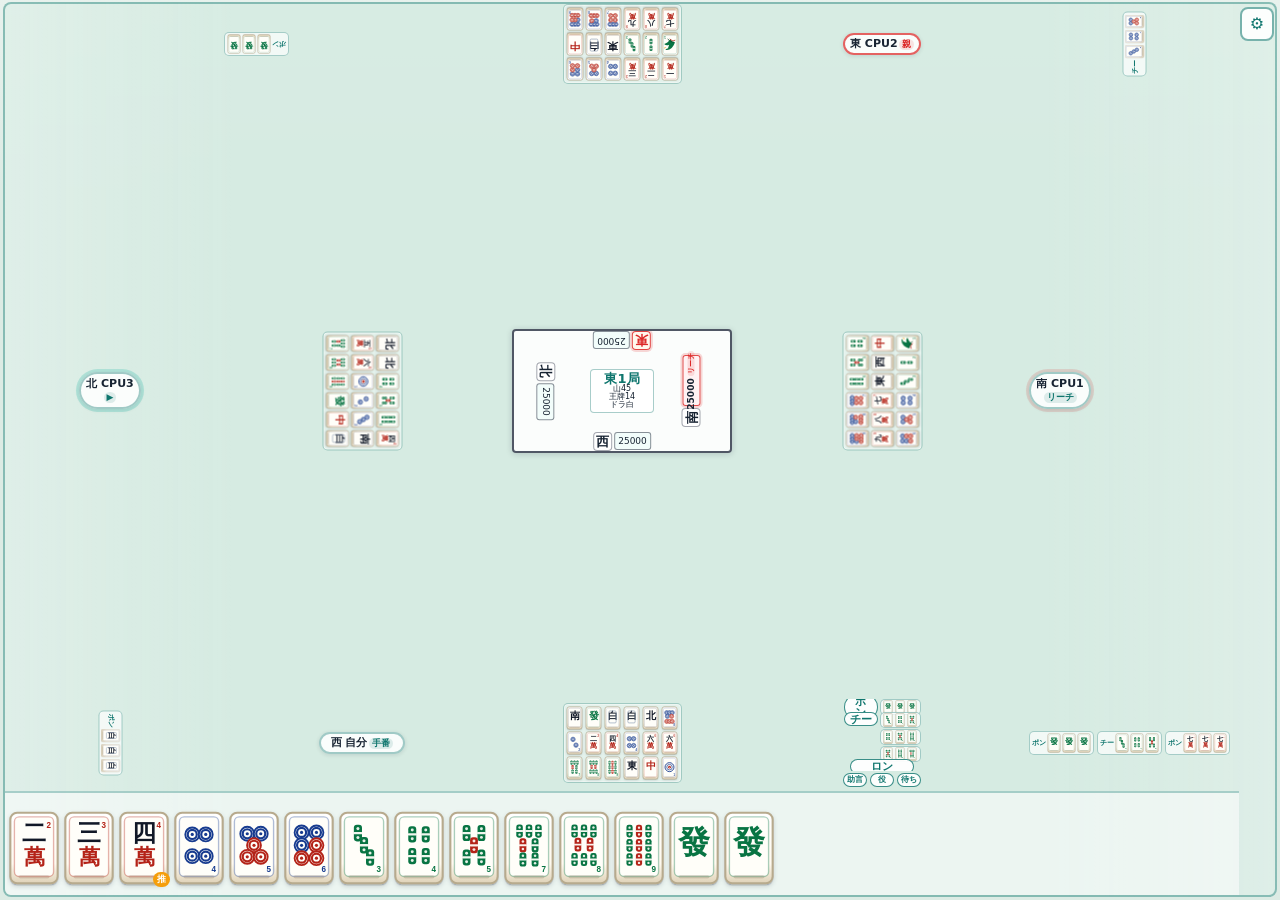
==== commit fa70271b: "Separate exact mock score board lanes" ====
--- a/dev/exact-table-layout-mock.html
+++ b/dev/exact-table-layout-mock.html
@@ -60,9 +60,9 @@
         </div>
         <div class="score-core">
           <strong>東1局</strong>
-          <span>残り45</span>
+          <span>山45</span>
           <span>王牌14</span>
-          <span>ドラ 白</span>
+          <span>ドラ白</span>
         </div>
         <div class="score-unit score-unit-right" data-seat-position="right">
           <div class="seat-wind-indicator wind-indicator" data-player-id="1" data-seat-position="right" data-current-wind="south" aria-label="CPU1の風 南">南</div>
--- a/styles/exact-table-layout-mock.css
+++ b/styles/exact-table-layout-mock.css
@@ -262,31 +262,31 @@
   justify-content: center;
   gap: 2px;
   width: max-content;
-  max-width: 74px;
+  max-width: 72px;
   transform-origin: center center;
 }
 
 .score-unit-top {
-  top: 5px;
+  top: 0;
   left: 50%;
   transform: translateX(-50%) rotate(180deg);
 }
 
 .score-unit-left {
   top: 50%;
-  left: 5px;
+  left: 3px;
   transform: translateY(-50%) rotate(90deg);
 }
 
 .score-unit-right {
   top: 50%;
-  right: 5px;
+  right: 3px;
   transform: translateY(-50%) rotate(-90deg);
 }
 
 .score-unit-bottom {
   left: 50%;
-  bottom: 5px;
+  bottom: 0;
   transform: translateX(-50%) rotate(0deg);
 }
 
@@ -356,25 +356,26 @@
   z-index: 1;
   top: 50%;
   left: 50%;
-  width: min(78px, calc(100% - 82px));
+  width: min(64px, calc(100% - 94px));
+  height: 44px;
   transform: translate(-50%, -50%);
   min-width: 0;
   display: grid;
   place-items: center;
   align-content: center;
-  gap: 1px;
+  gap: 0;
   border: 1px solid rgba(15, 118, 110, 0.36);
   border-radius: 4px;
   background: #ffffff;
-  font-size: clamp(8px, 1.25vw, 10px);
-  line-height: 1.02;
+  font-size: clamp(7px, 1.02vw, 8px);
+  line-height: 0.95;
   text-align: center;
 }
 
 .score-core strong {
   color: var(--teal);
-  font-size: clamp(12px, 1.8vw, 15px);
-  line-height: 1;
+  font-size: clamp(11px, 1.5vw, 13px);
+  line-height: 0.98;
 }
 
 .mock-meld-zone {
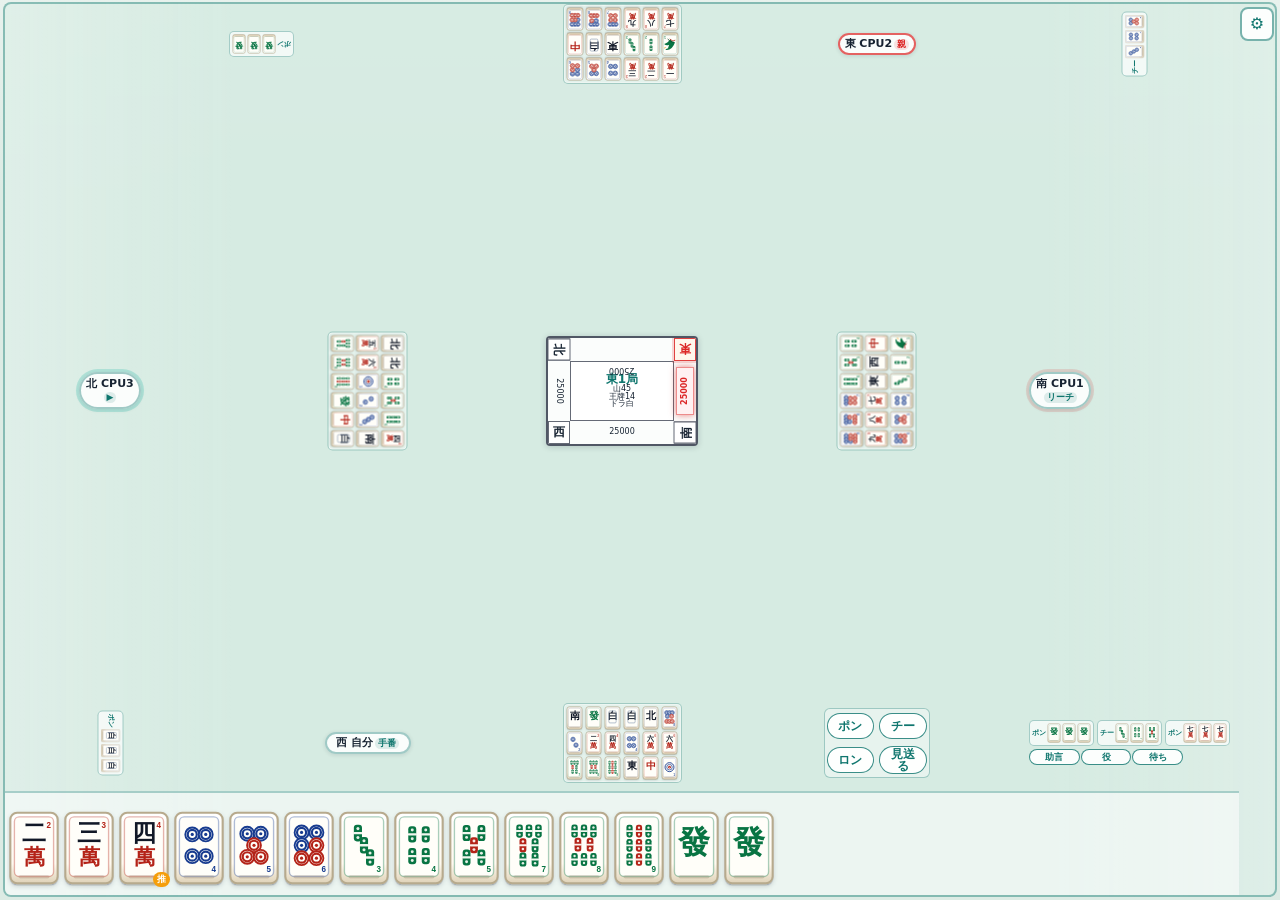
==== commit f4700fe4: "Finalize exact table static mock" ====
--- a/dev/exact-table-layout-mock.html
+++ b/dev/exact-table-layout-mock.html
@@ -68,13 +68,16 @@
           <div class="seat-wind-indicator wind-indicator" data-player-id="1" data-seat-position="right" data-current-wind="south" aria-label="CPU1の風 南">南</div>
           <div class="player-score-display score-value is-riichi-score" data-player-id="1" data-seat-position="right" data-current-wind="south">
             <strong>25000</strong>
-            <span>リーチ</span>
           </div>
         </div>
         <div class="score-unit score-unit-bottom" data-seat-position="bottom">
           <div class="seat-wind-indicator wind-indicator" data-player-id="0" data-seat-position="bottom" data-current-wind="west" aria-label="自分の風 西">西</div>
           <div class="player-score-display score-value" data-player-id="0" data-seat-position="bottom" data-current-wind="west">25000</div>
         </div>
+        <div class="score-corner score-corner-top-left" aria-hidden="true"></div>
+        <div class="score-corner score-corner-top-right" aria-hidden="true"></div>
+        <div class="score-corner score-corner-bottom-right" aria-hidden="true"></div>
+        <div class="score-corner score-corner-bottom-left" aria-hidden="true"></div>
       </section>
 
       <div class="mock-river-wrap mock-river-right" aria-label="CPU1の河">
@@ -111,25 +114,10 @@
 
       <section class="mock-actions" aria-label="操作ボタン">
         <div class="call-action-list">
-          <div class="call-action-row pon-row">
-            <button class="call-main-button">ポン</button>
-            <button class="call-tile-button" aria-label="發をポン"><img src="../assets/tiles/honor-green.svg" alt="發"><img src="../assets/tiles/honor-green.svg" alt="發"><img src="../assets/tiles/honor-green.svg" alt="發"></button>
-          </div>
-          <div class="call-action-row chi-row">
-            <span class="call-main-label">チー</span>
-            <div class="chi-option-list">
-              <button class="call-tile-button" aria-label="3索4索5索でチー"><img src="../assets/tiles/sou-3.svg" alt="3索"><img src="../assets/tiles/sou-4.svg" alt="4索"><img src="../assets/tiles/sou-5.svg" alt="5索"></button>
-              <button class="call-tile-button" aria-label="4索5索6索でチー"><img src="../assets/tiles/sou-4.svg" alt="4索"><img src="../assets/tiles/sou-5.svg" alt="5索"><img src="../assets/tiles/sou-6.svg" alt="6索"></button>
-              <button class="call-tile-button" aria-label="5索6索7索でチー"><img src="../assets/tiles/sou-5.svg" alt="5索"><img src="../assets/tiles/sou-6.svg" alt="6索"><img src="../assets/tiles/sou-7.svg" alt="7索"></button>
-            </div>
-          </div>
+          <button class="call-main-button pon-row">ポン</button>
+          <button class="call-main-button chi-row">チー</button>
           <button class="response-button ron-row">ロン</button>
           <button class="response-button skip-row">見送る</button>
-        </div>
-        <div class="support-buttons">
-          <button>助言</button>
-          <button>役</button>
-          <button>待ち</button>
         </div>
         <p>役なし</p>
       </section>
@@ -139,6 +127,11 @@
           <div class="mock-meld"><span>ポン</span><img src="../assets/tiles/honor-green.svg" alt="發"><img src="../assets/tiles/honor-green.svg" alt="發"><img src="../assets/tiles/honor-green.svg" alt="發"></div>
           <div class="mock-meld"><span>チー</span><img src="../assets/tiles/sou-3.svg" alt="3索"><img src="../assets/tiles/sou-4.svg" alt="4索"><img src="../assets/tiles/sou-5.svg" alt="5索"></div>
           <div class="mock-meld"><span>ポン</span><img src="../assets/tiles/man-7.svg" alt="7萬"><img src="../assets/tiles/man-7.svg" alt="7萬"><img src="../assets/tiles/man-7.svg" alt="7萬"></div>
+        </div>
+        <div class="support-buttons">
+          <button>助言</button>
+          <button>役</button>
+          <button>待ち</button>
         </div>
       </div>
 
--- a/styles/exact-table-layout-mock.css
+++ b/styles/exact-table-layout-mock.css
@@ -56,7 +56,7 @@
   grid-template-columns:
     clamp(170px, 23vw, 210px)
     minmax(0, 1fr)
-    clamp(202px, 25vw, 226px)
+    clamp(186px, 22.5vw, 204px)
     minmax(0, 1fr)
     clamp(170px, 23vw, 210px)
     clamp(28px, 4.1vw, 34px);
@@ -243,10 +243,10 @@
   align-self: center;
   justify-self: center;
   position: relative;
-  width: min(100%, clamp(198px, 24.4vw, 220px));
-  height: min(100%, clamp(100px, 31dvh, 124px));
+  width: min(100%, clamp(142px, 16vw, 152px));
+  height: min(100%, clamp(104px, 28dvh, 110px));
   display: block;
-  padding: 3px;
+  padding: 0;
   border: 2px solid rgba(15, 23, 42, 0.72);
   border-radius: 4px;
   background: rgba(255, 255, 255, 0.9);
@@ -257,37 +257,54 @@
 .score-unit {
   position: absolute;
   z-index: 2;
-  display: inline-flex;
+  display: grid;
   align-items: center;
   justify-content: center;
-  gap: 2px;
-  width: max-content;
-  max-width: 72px;
+  gap: 0;
+  width: auto;
+  height: auto;
+  max-width: none;
+  transform: none;
   transform-origin: center center;
+  background: transparent;
+  border: 0;
 }
 
 .score-unit-top {
   top: 0;
-  left: 50%;
-  transform: translateX(-50%) rotate(180deg);
+  left: 0;
+  right: 0;
+  height: 23px;
+  grid-template-columns: 22px 1fr 22px;
+  grid-template-rows: 23px;
 }
 
 .score-unit-left {
-  top: 50%;
-  left: 3px;
-  transform: translateY(-50%) rotate(90deg);
+  top: 23px;
+  left: 0;
+  bottom: 23px;
+  width: 22px;
+  grid-template-columns: 22px;
+  grid-template-rows: 1fr;
 }
 
 .score-unit-right {
-  top: 50%;
-  right: 3px;
-  transform: translateY(-50%) rotate(-90deg);
+  top: 23px;
+  right: 0;
+  bottom: 23px;
+  width: 22px;
+  grid-template-columns: 22px;
+  grid-template-rows: 1fr;
 }
 
 .score-unit-bottom {
-  left: 50%;
+  left: 0;
+  right: 0;
   bottom: 0;
-  transform: translateX(-50%) rotate(0deg);
+  height: 23px;
+  grid-template-columns: 22px 1fr 22px;
+  grid-template-rows: 23px;
+  transform: none;
 }
 
 .player-score-display {
@@ -295,53 +312,80 @@
   display: flex;
   align-items: center;
   justify-content: center;
-  gap: 2px;
-  border: 1px solid rgba(15, 23, 42, 0.48);
-  border-radius: 3px;
-  background: rgba(240, 253, 250, 0.78);
-  min-height: 18px;
-  padding: 0 3px;
-  font-size: clamp(8px, 1.05vw, 9px);
+  gap: 1px;
+  border: 0;
+  border-radius: 0;
+  background: transparent;
+  min-height: 100%;
+  padding: 0 2px;
+  font-size: clamp(7px, 0.98vw, 8px);
   line-height: 1;
   white-space: nowrap;
   overflow: visible;
 }
 
 .player-score-display strong {
-  font-size: clamp(8px, 1.05vw, 9px);
-  line-height: 1;
-}
-
-.player-score-display span {
-  border-radius: 999px;
-  background: rgba(220, 38, 38, 0.12);
-  color: var(--red);
-  padding: 0 2px;
-  font-size: 7px;
-  font-weight: 900;
+  font-size: clamp(7px, 0.98vw, 8px);
   line-height: 1;
 }
 
 .is-riichi-score {
   border-color: rgba(220, 38, 38, 0.82);
-  background: rgba(255, 241, 242, 0.92);
-  box-shadow: 0 0 0 2px rgba(220, 38, 38, 0.18);
+  background: rgba(255, 241, 242, 0.96);
+  color: var(--red);
+  box-shadow:
+    0 0 0 1px rgba(220, 38, 38, 0.5) inset,
+    0 0 7px rgba(220, 38, 38, 0.56);
 }
 
 .seat-wind-indicator {
-  width: 19px;
-  min-width: 19px;
-  height: 19px;
+  width: 18px;
+  min-width: 18px;
+  height: 21px;
   display: grid;
   place-items: center;
-  border: 1px solid rgba(15, 23, 42, 0.38);
-  border-radius: 4px;
+  border: 1px solid rgba(15, 23, 42, 0.64);
+  border-radius: 0;
   background: #ffffff;
   color: #172332;
-  font-size: clamp(11px, 1.5vw, 13px);
+  font-size: clamp(10px, 1.35vw, 12px);
   font-weight: 900;
   line-height: 1;
   transform-origin: center center;
+}
+
+.score-unit-top .seat-wind-indicator {
+  grid-column: 3;
+  justify-self: stretch;
+  width: 22px;
+  height: 23px;
+  transform: rotate(180deg);
+}
+
+.score-unit-left .seat-wind-indicator {
+  position: absolute;
+  left: 0;
+  top: -23px;
+  width: 22px;
+  height: 23px;
+  transform: rotate(90deg);
+}
+
+.score-unit-right .seat-wind-indicator {
+  position: absolute;
+  right: 0;
+  bottom: -23px;
+  width: 22px;
+  height: 23px;
+  transform: rotate(-90deg);
+}
+
+.score-unit-bottom .seat-wind-indicator {
+  grid-column: 1;
+  justify-self: stretch;
+  width: 22px;
+  height: 23px;
+  transform: rotate(0deg);
 }
 
 .is-dealer-wind {
@@ -354,28 +398,95 @@
 .score-core {
   position: absolute;
   z-index: 1;
-  top: 50%;
-  left: 50%;
-  width: min(64px, calc(100% - 94px));
-  height: 44px;
-  transform: translate(-50%, -50%);
+  inset: 23px 22px;
+  width: auto;
+  height: auto;
+  transform: none;
   min-width: 0;
   display: grid;
   place-items: center;
   align-content: center;
   gap: 0;
-  border: 1px solid rgba(15, 118, 110, 0.36);
-  border-radius: 4px;
+  border: 1px solid rgba(15, 23, 42, 0.64);
+  border-radius: 0;
   background: #ffffff;
-  font-size: clamp(7px, 1.02vw, 8px);
-  line-height: 0.95;
+  font-size: clamp(7px, 0.96vw, 8px);
+  line-height: 0.92;
   text-align: center;
+}
+
+.score-corner {
+  background: rgba(255, 255, 255, 0.96);
+  border: 1px solid rgba(15, 23, 42, 0.64);
+}
+
+.score-corner {
+  position: absolute;
+  z-index: 1;
+  width: 22px;
+  height: 23px;
+}
+
+.score-corner-top-left {
+  left: 0;
+  top: 0;
+}
+
+.score-corner-top-right {
+  right: 0;
+  top: 0;
+}
+
+.score-corner-bottom-right {
+  right: 0;
+  bottom: 0;
+}
+
+.score-corner-bottom-left {
+  left: 0;
+  bottom: 0;
 }
 
 .score-core strong {
   color: var(--teal);
-  font-size: clamp(11px, 1.5vw, 13px);
-  line-height: 0.98;
+  font-size: clamp(10px, 1.38vw, 12px);
+  line-height: 0.96;
+}
+
+.score-unit-top .score-value {
+  grid-column: 2;
+  justify-self: center;
+  align-self: center;
+  height: 18px;
+  min-height: 18px;
+  transform: rotate(180deg);
+}
+
+.score-unit-left .score-value,
+.score-unit-right .score-value {
+  position: absolute;
+  left: 50%;
+  top: 50%;
+  width: 48px;
+  height: 18px;
+  min-height: 18px;
+}
+
+.score-unit-left .score-value {
+  transform: translate(-50%, -50%) rotate(90deg);
+}
+
+.score-unit-right .score-value {
+  transform: translate(-50%, -50%) rotate(-90deg);
+}
+
+.score-unit-bottom .score-value {
+  grid-column: 2;
+  justify-self: center;
+  align-self: center;
+  height: 18px;
+  min-height: 18px;
+  transform: rotate(0deg);
 }
 
 .mock-meld-zone {
@@ -405,6 +516,9 @@
   grid-area: self-meld;
   align-self: center;
   justify-self: stretch;
+  grid-template-rows: minmax(0, auto) 18px;
+  align-content: center;
+  gap: 2px;
 }
 
 .mock-meld-list {
@@ -427,7 +541,7 @@
   display: inline-flex;
   align-items: center;
   gap: 1px;
-  padding: 1px 2px;
+  padding: 2px;
   border: 1px solid rgba(15, 118, 110, 0.34);
   border-radius: 5px;
   background: rgba(255, 255, 255, 0.68);
@@ -451,14 +565,20 @@
   grid-area: actions;
   min-width: 0;
   min-height: 0;
-  align-self: stretch;
-  justify-self: stretch;
-  display: grid;
-  grid-template-rows: 1fr auto;
+  align-self: center;
+  justify-self: center;
+  width: min(100%, 106px);
+  height: min(100%, 70px);
+  display: grid;
+  grid-template-rows: minmax(0, 1fr);
   align-content: center;
-  gap: 2px;
   padding: 2px;
-  overflow: hidden;
+  border: 1px solid rgba(15, 118, 110, 0.34);
+  border-radius: 6px;
+  background: rgba(255, 255, 255, 0.42);
+  overflow: auto;
+  scrollbar-width: none;
+  overscroll-behavior: contain;
 }
 
 .call-action-list,
@@ -474,84 +594,113 @@
   align-self: stretch;
   min-height: 0;
   display: grid;
-  grid-template-rows: 16px 42px 14px 14px;
+  grid-template-columns: repeat(2, minmax(0, 1fr));
+  grid-template-rows: repeat(2, minmax(0, 1fr));
+  gap: 5px;
+  overflow: hidden;
+}
+
+.pon-row {
+  grid-column: 1;
+  grid-row: 1;
+}
+
+.chi-row {
+  grid-column: 2;
+  grid-row: 1;
+}
+
+.ron-row {
+  grid-column: 1;
+  grid-row: 2;
+}
+
+.skip-row {
+  grid-column: 2;
+  grid-row: 2;
+}
+
+.call-action-row {
+  min-width: 0;
+  display: grid;
+  grid-template-columns: 31px minmax(0, 1fr);
+  align-items: center;
   gap: 1px;
-  overflow: hidden;
-}
-
-.call-action-row {
-  min-width: 0;
-  display: grid;
-  grid-template-columns: 34px minmax(0, 1fr);
-  align-items: center;
-  gap: 2px;
 }
 
 .call-main-button,
 .call-main-label,
 .response-button {
   min-width: 0;
-  min-height: 14px;
+  min-height: 26px;
   display: inline-grid;
   place-items: center;
   border: 1px solid rgba(15, 118, 110, 0.82);
   border-radius: 999px;
   background: rgba(255, 255, 255, 0.94);
   color: var(--teal);
-  font-size: clamp(9px, 1.3vw, 11px);
+  font-size: clamp(10px, 1.45vw, 12px);
   font-weight: 900;
   line-height: 1;
 }
 
 .call-main-label {
   align-self: start;
-  padding-top: 1px;
+  padding-top: 0;
 }
 
 .chi-option-list {
   min-width: 0;
   display: grid;
-  gap: 1px;
+  gap: 0;
+  align-content: start;
   overflow: hidden;
 }
 
 .call-tile-button {
   min-width: 0;
-  min-height: 12px;
+  min-height: 10px;
   display: inline-flex;
   align-items: center;
   justify-content: center;
   gap: 1px;
-  padding: 0 2px;
+  padding: 0 1px;
   border: 1px solid rgba(15, 118, 110, 0.36);
   border-radius: 5px;
   background: rgba(255, 255, 255, 0.72);
 }
 
 .call-tile-button img {
-  width: clamp(9px, 1.25vw, 11px);
-  height: clamp(11px, 3.1dvh, 14px);
+  width: clamp(9px, 1.2vw, 11px);
+  height: clamp(11px, 2.9dvh, 13px);
   object-fit: contain;
 }
 
 .response-button {
-  width: min(100%, 64px);
+  width: 100%;
   justify-self: center;
 }
 
 .support-buttons {
+  align-self: stretch;
+  justify-self: start;
+  flex-direction: row;
   flex-wrap: nowrap;
+  gap: 1px;
+  width: min(100%, 154px);
+  padding-left: 0;
 }
 
 .support-buttons button {
-  min-width: 24px;
-  min-height: 14px;
+  flex: 1 1 0;
+  min-width: 0;
+  min-height: 16px;
   border: 1px solid rgba(15, 118, 110, 0.82);
   border-radius: 999px;
   background: rgba(255, 255, 255, 0.92);
   color: var(--teal);
   border-width: 1px;
-  font-size: 8px;
+  font-size: 9px;
   font-weight: 800;
   line-height: 1;
   padding: 0 2px;
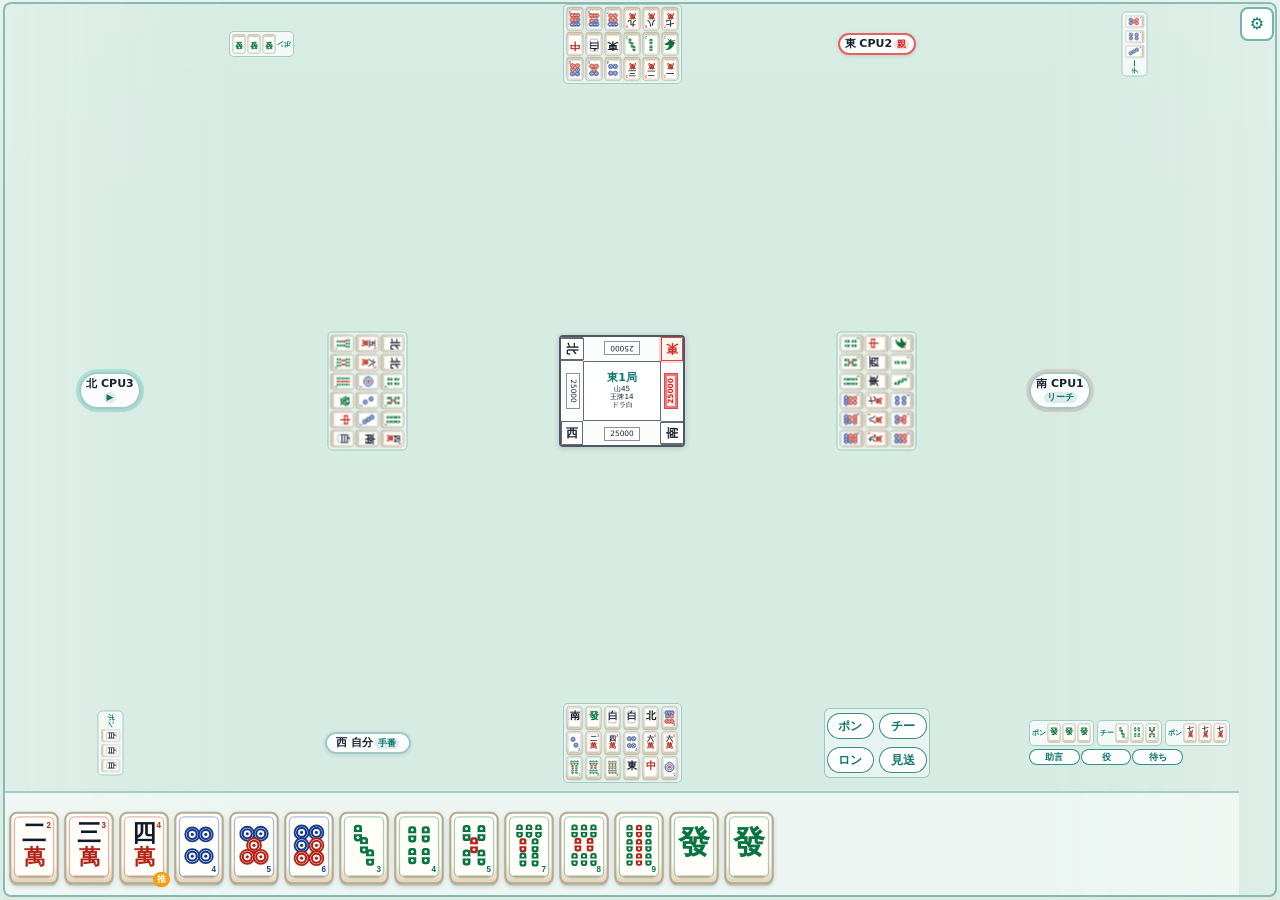
==== commit 7faafcc7: "Polish exact table static mock" ====
--- a/dev/exact-table-layout-mock.html
+++ b/dev/exact-table-layout-mock.html
@@ -117,7 +117,7 @@
           <button class="call-main-button pon-row">ポン</button>
           <button class="call-main-button chi-row">チー</button>
           <button class="response-button ron-row">ロン</button>
-          <button class="response-button skip-row">見送る</button>
+          <button class="response-button skip-row" aria-label="見送る">見送</button>
         </div>
         <p>役なし</p>
       </section>
--- a/styles/exact-table-layout-mock.css
+++ b/styles/exact-table-layout-mock.css
@@ -243,8 +243,8 @@
   align-self: center;
   justify-self: center;
   position: relative;
-  width: min(100%, clamp(142px, 16vw, 152px));
-  height: min(100%, clamp(104px, 28dvh, 110px));
+  width: min(100%, clamp(116px, 13.2vw, 126px));
+  height: min(100%, clamp(106px, 28dvh, 112px));
   display: block;
   padding: 0;
   border: 2px solid rgba(15, 23, 42, 0.72);
@@ -274,24 +274,24 @@
   top: 0;
   left: 0;
   right: 0;
-  height: 23px;
+  height: 24px;
   grid-template-columns: 22px 1fr 22px;
-  grid-template-rows: 23px;
+  grid-template-rows: 24px;
 }
 
 .score-unit-left {
-  top: 23px;
+  top: 24px;
   left: 0;
-  bottom: 23px;
+  bottom: 24px;
   width: 22px;
   grid-template-columns: 22px;
   grid-template-rows: 1fr;
 }
 
 .score-unit-right {
-  top: 23px;
+  top: 24px;
   right: 0;
-  bottom: 23px;
+  bottom: 24px;
   width: 22px;
   grid-template-columns: 22px;
   grid-template-rows: 1fr;
@@ -301,9 +301,9 @@
   left: 0;
   right: 0;
   bottom: 0;
-  height: 23px;
+  height: 24px;
   grid-template-columns: 22px 1fr 22px;
-  grid-template-rows: 23px;
+  grid-template-rows: 24px;
   transform: none;
 }
 
@@ -313,19 +313,21 @@
   align-items: center;
   justify-content: center;
   gap: 1px;
-  border: 0;
+  border: 1px solid rgba(15, 23, 42, 0.48);
   border-radius: 0;
-  background: transparent;
-  min-height: 100%;
+  background: rgba(255, 255, 255, 0.92);
+  width: 36px;
+  height: 14px;
+  min-height: 14px;
   padding: 0 2px;
-  font-size: clamp(7px, 0.98vw, 8px);
+  font-size: clamp(6.6px, 0.88vw, 7.4px);
   line-height: 1;
   white-space: nowrap;
   overflow: visible;
 }
 
 .player-score-display strong {
-  font-size: clamp(7px, 0.98vw, 8px);
+  font-size: clamp(6.6px, 0.88vw, 7.4px);
   line-height: 1;
 }
 
@@ -334,8 +336,8 @@
   background: rgba(255, 241, 242, 0.96);
   color: var(--red);
   box-shadow:
-    0 0 0 1px rgba(220, 38, 38, 0.5) inset,
-    0 0 7px rgba(220, 38, 38, 0.56);
+    0 0 0 2px rgba(220, 38, 38, 0.56) inset,
+    0 0 4px rgba(220, 38, 38, 0.18) inset;
 }
 
 .seat-wind-indicator {
@@ -358,25 +360,25 @@
   grid-column: 3;
   justify-self: stretch;
   width: 22px;
-  height: 23px;
+  height: 24px;
   transform: rotate(180deg);
 }
 
 .score-unit-left .seat-wind-indicator {
   position: absolute;
   left: 0;
-  top: -23px;
+  top: -24px;
   width: 22px;
-  height: 23px;
+  height: 24px;
   transform: rotate(90deg);
 }
 
 .score-unit-right .seat-wind-indicator {
   position: absolute;
   right: 0;
-  bottom: -23px;
+  bottom: -24px;
   width: 22px;
-  height: 23px;
+  height: 24px;
   transform: rotate(-90deg);
 }
 
@@ -384,7 +386,7 @@
   grid-column: 1;
   justify-self: stretch;
   width: 22px;
-  height: 23px;
+  height: 24px;
   transform: rotate(0deg);
 }
 
@@ -398,7 +400,7 @@
 .score-core {
   position: absolute;
   z-index: 1;
-  inset: 23px 22px;
+  inset: 24px 22px;
   width: auto;
   height: auto;
   transform: none;
@@ -410,8 +412,8 @@
   border: 1px solid rgba(15, 23, 42, 0.64);
   border-radius: 0;
   background: #ffffff;
-  font-size: clamp(7px, 0.96vw, 8px);
-  line-height: 0.92;
+  font-size: clamp(6.5px, 0.84vw, 7.2px);
+  line-height: 1.1;
   text-align: center;
 }
 
@@ -424,7 +426,7 @@
   position: absolute;
   z-index: 1;
   width: 22px;
-  height: 23px;
+  height: 24px;
 }
 
 .score-corner-top-left {
@@ -449,17 +451,20 @@
 
 .score-core strong {
   color: var(--teal);
-  font-size: clamp(10px, 1.38vw, 12px);
-  line-height: 0.96;
+  font-size: clamp(9.5px, 1.22vw, 11px);
+  line-height: 1.15;
+}
+
+.score-core > * {
+  display: block;
+  min-height: 1em;
 }
 
 .score-unit-top .score-value {
-  grid-column: 2;
-  justify-self: center;
-  align-self: center;
-  height: 18px;
-  min-height: 18px;
-  transform: rotate(180deg);
+  position: absolute;
+  top: 4px;
+  left: 50%;
+  transform: translateX(-50%) rotate(180deg);
 }
 
 .score-unit-left .score-value,
@@ -467,26 +472,24 @@
   position: absolute;
   left: 50%;
   top: 50%;
-  width: 48px;
-  height: 18px;
-  min-height: 18px;
+  width: 36px;
+  height: 14px;
+  min-height: 14px;
 }
 
 .score-unit-left .score-value {
-  transform: translate(-50%, -50%) rotate(90deg);
+  transform: translate(calc(-50% + 1px), -50%) rotate(90deg);
 }
 
 .score-unit-right .score-value {
-  transform: translate(-50%, -50%) rotate(-90deg);
+  transform: translate(calc(-50% - 1px), -50%) rotate(-90deg);
 }
 
 .score-unit-bottom .score-value {
-  grid-column: 2;
-  justify-self: center;
-  align-self: center;
-  height: 18px;
-  min-height: 18px;
-  transform: rotate(0deg);
+  position: absolute;
+  left: 50%;
+  bottom: 4px;
+  transform: translateX(-50%) rotate(0deg);
 }
 
 .mock-meld-zone {
@@ -642,6 +645,10 @@
   font-size: clamp(10px, 1.45vw, 12px);
   font-weight: 900;
   line-height: 1;
+  white-space: nowrap;
+  word-break: keep-all;
+  overflow: hidden;
+  text-overflow: clip;
 }
 
 .call-main-label {
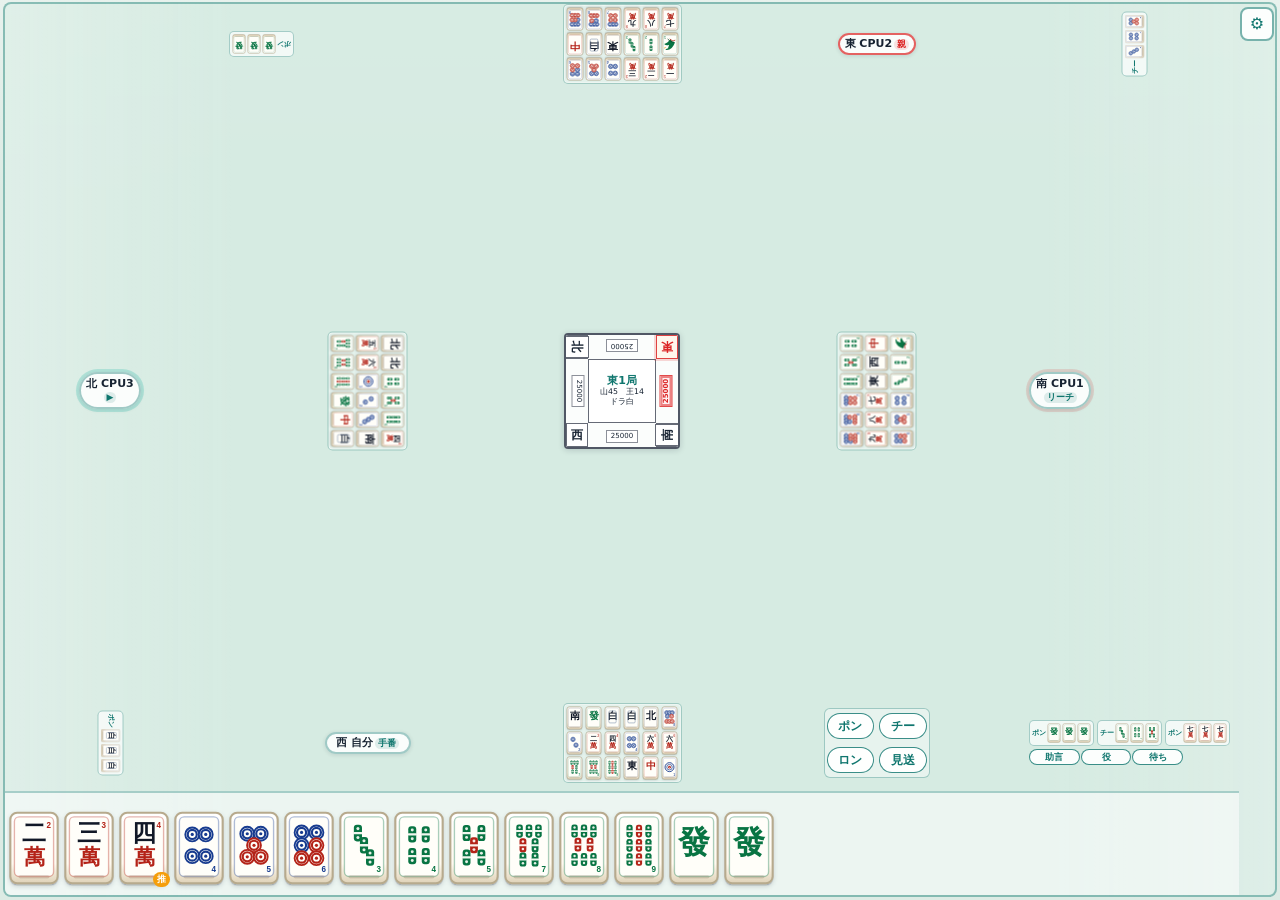
==== commit aa2c2deb: "Refine exact mock center board for mobile Safari" ====
--- a/dev/exact-table-layout-mock.html
+++ b/dev/exact-table-layout-mock.html
@@ -4,7 +4,7 @@
   <meta charset="UTF-8">
   <meta name="viewport" content="width=device-width, initial-scale=1, viewport-fit=cover">
   <title>Exact Table Layout Mock</title>
-  <link rel="stylesheet" href="../styles/exact-table-layout-mock.css">
+  <link rel="stylesheet" href="../styles/exact-table-layout-mock.css?v=mvp343-static-final3">
 </head>
 <body>
   <main class="exact-mock" aria-label="手描き設計図ベースの静的卓レイアウトモック">
@@ -60,8 +60,7 @@
         </div>
         <div class="score-core">
           <strong>東1局</strong>
-          <span>山45</span>
-          <span>王牌14</span>
+          <span>山45　王14</span>
           <span>ドラ白</span>
         </div>
         <div class="score-unit score-unit-right" data-seat-position="right">
--- a/styles/exact-table-layout-mock.css
+++ b/styles/exact-table-layout-mock.css
@@ -243,8 +243,8 @@
   align-self: center;
   justify-self: center;
   position: relative;
-  width: min(100%, clamp(116px, 13.2vw, 126px));
-  height: min(100%, clamp(106px, 28dvh, 112px));
+  width: min(100%, clamp(108px, 12.5vw, 116px));
+  height: min(100%, clamp(108px, 28dvh, 116px));
   display: block;
   padding: 0;
   border: 2px solid rgba(15, 23, 42, 0.72);
@@ -316,18 +316,18 @@
   border: 1px solid rgba(15, 23, 42, 0.48);
   border-radius: 0;
   background: rgba(255, 255, 255, 0.92);
-  width: 36px;
-  height: 14px;
-  min-height: 14px;
+  width: 32px;
+  height: 13px;
+  min-height: 13px;
   padding: 0 2px;
-  font-size: clamp(6.6px, 0.88vw, 7.4px);
+  font-size: clamp(6.2px, 0.82vw, 7px);
   line-height: 1;
   white-space: nowrap;
   overflow: visible;
 }
 
 .player-score-display strong {
-  font-size: clamp(6.6px, 0.88vw, 7.4px);
+  font-size: clamp(6.2px, 0.82vw, 7px);
   line-height: 1;
 }
 
@@ -336,8 +336,7 @@
   background: rgba(255, 241, 242, 0.96);
   color: var(--red);
   box-shadow:
-    0 0 0 2px rgba(220, 38, 38, 0.56) inset,
-    0 0 4px rgba(220, 38, 38, 0.18) inset;
+    0 0 0 2px rgba(220, 38, 38, 0.54) inset;
 }
 
 .seat-wind-indicator {
@@ -412,8 +411,8 @@
   border: 1px solid rgba(15, 23, 42, 0.64);
   border-radius: 0;
   background: #ffffff;
-  font-size: clamp(6.5px, 0.84vw, 7.2px);
-  line-height: 1.1;
+  font-size: clamp(6.9px, 0.92vw, 7.8px);
+  line-height: 1.2;
   text-align: center;
 }
 
@@ -472,9 +471,9 @@
   position: absolute;
   left: 50%;
   top: 50%;
-  width: 36px;
-  height: 14px;
-  min-height: 14px;
+  width: 32px;
+  height: 13px;
+  min-height: 13px;
 }
 
 .score-unit-left .score-value {
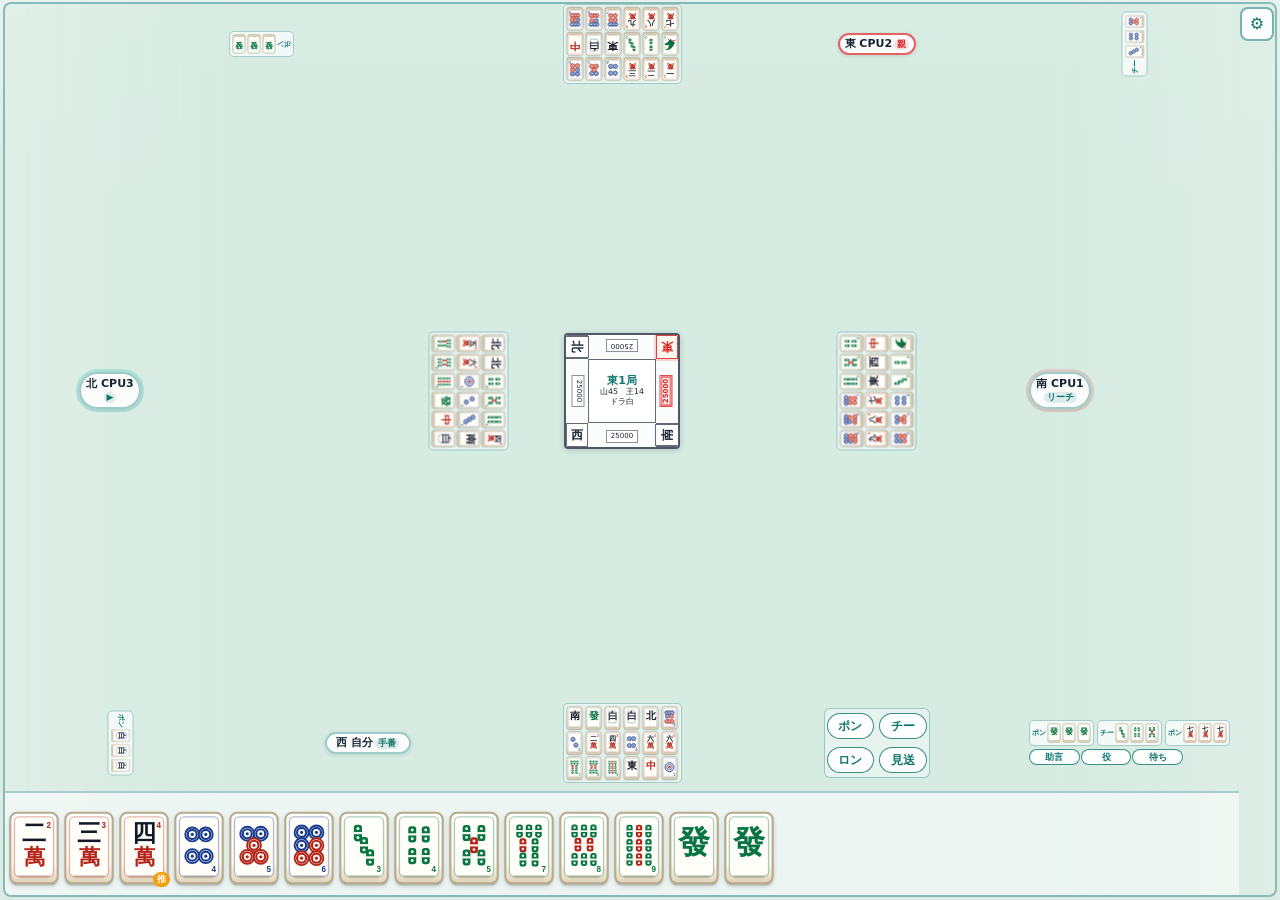
==== commit 68859621: "Nudge exact mock rivers toward center" ====
--- a/dev/exact-table-layout-mock.html
+++ b/dev/exact-table-layout-mock.html
@@ -4,7 +4,7 @@
   <meta charset="UTF-8">
   <meta name="viewport" content="width=device-width, initial-scale=1, viewport-fit=cover">
   <title>Exact Table Layout Mock</title>
-  <link rel="stylesheet" href="../styles/exact-table-layout-mock.css?v=mvp343-static-final3">
+  <link rel="stylesheet" href="../styles/exact-table-layout-mock.css?v=mvp343-static-final4">
 </head>
 <body>
   <main class="exact-mock" aria-label="手描き設計図ベースの静的卓レイアウトモック">
--- a/styles/exact-table-layout-mock.css
+++ b/styles/exact-table-layout-mock.css
@@ -189,10 +189,13 @@
 
 .mock-river-top {
   grid-area: top-river;
+  place-items: end center;
+  padding-bottom: 1px;
 }
 
 .mock-river-left {
   grid-area: left-river;
+  place-items: center end;
 }
 
 .mock-river-right {
@@ -235,7 +238,7 @@
 }
 
 .mock-rotate-left {
-  transform: rotate(90deg);
+  transform: translateX(10px) rotate(90deg);
 }
 
 .mock-score-board {
